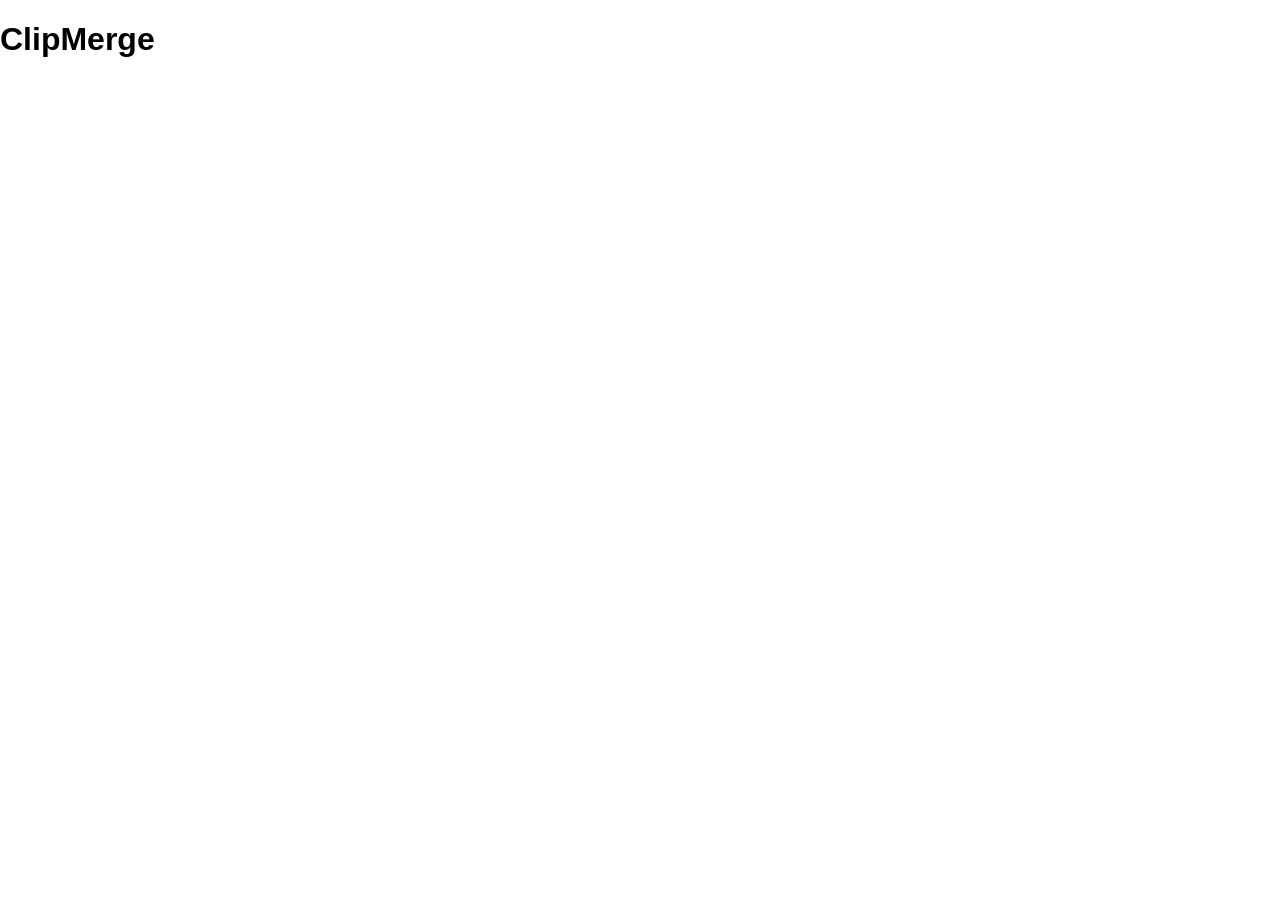
==== index.html @ 70cabc0d "Initialize ClipMerge project" ====
<!DOCTYPE html>
<html lang="en">
<head>
  <meta charset="UTF-8">
  <meta name="viewport" content="width=device-width, initial-scale=1.0">
  <title>ClipMerge</title>
  <link rel="stylesheet" href="style.css">
  <link rel="icon" href="assets/favicon.ico">
</head>
<body>
  <main>
    <h1>ClipMerge</h1>
  </main>
  <script src="script.js"></script>
</body>
</html>
---- style.css ----
body {
  margin: 0;
  font-family: Arial, sans-serif;
}
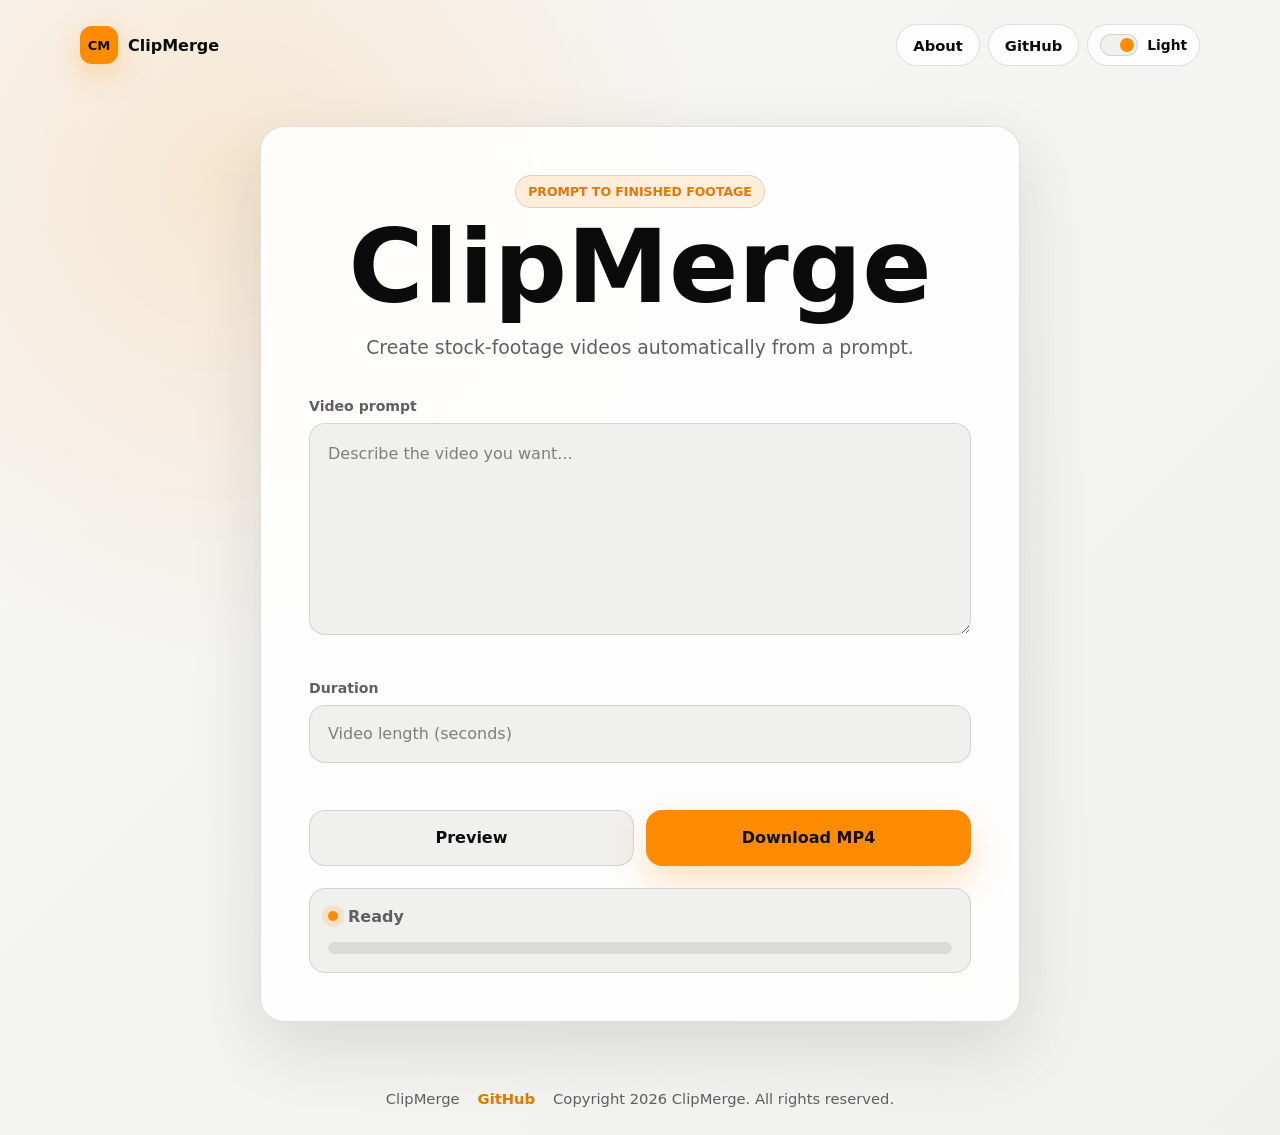
==== commit d0fc368d: "Frontend completed" ====
--- a/index.html
+++ b/index.html
@@ -3,14 +3,84 @@
 <head>
   <meta charset="UTF-8">
   <meta name="viewport" content="width=device-width, initial-scale=1.0">
+  <meta name="description" content="ClipMerge creates stock-footage videos automatically from a prompt.">
   <title>ClipMerge</title>
   <link rel="stylesheet" href="style.css">
   <link rel="icon" href="assets/favicon.ico">
 </head>
 <body>
-  <main>
-    <h1>ClipMerge</h1>
-  </main>
+  <div class="app-shell">
+    <header class="site-header" aria-label="Primary navigation">
+      <a class="brand" href="index.html" aria-label="ClipMerge home">
+        <span class="brand-mark">CM</span>
+        <span>ClipMerge</span>
+      </a>
+
+      <nav class="nav-links">
+        <a href="about/about.html">About</a>
+        <a href="" aria-label="ClipMerge GitHub repository">GitHub</a>
+        <button class="theme-toggle" type="button" data-theme-toggle aria-label="Switch theme">
+          <span class="toggle-track" aria-hidden="true">
+            <span class="toggle-thumb"></span>
+          </span>
+          <span class="theme-label" data-theme-label>Dark</span>
+        </button>
+      </nav>
+    </header>
+
+    <main class="hero">
+      <section class="generator-panel" aria-labelledby="app-title">
+        <div class="intro">
+          <p class="eyebrow">Prompt to finished footage</p>
+          <h1 id="app-title">ClipMerge</h1>
+          <p class="subtitle">Create stock-footage videos automatically from a prompt.</p>
+        </div>
+
+        <form class="prompt-form" id="clipmerge-form" novalidate>
+          <div class="field-group">
+            <label for="prompt">Video prompt</label>
+            <textarea id="prompt" name="prompt" rows="7" placeholder="Describe the video you want..." required></textarea>
+            <p class="field-error" id="prompt-error" aria-live="polite"></p>
+          </div>
+
+          <div class="field-group compact-field">
+            <label for="duration">Duration</label>
+            <input id="duration" name="duration" type="number" min="1" max="600" inputmode="numeric" placeholder="Video length (seconds)" required>
+            <p class="field-error" id="duration-error" aria-live="polite"></p>
+          </div>
+
+          <div class="button-row">
+            <button class="button button-secondary" type="button" data-action="preview">
+              <span class="button-text">Preview</span>
+              <span class="button-loader" aria-hidden="true"></span>
+            </button>
+            <button class="button button-primary" type="button" data-action="download">
+              <span class="button-text">Download MP4</span>
+              <span class="button-loader" aria-hidden="true"></span>
+            </button>
+          </div>
+        </form>
+
+        <section class="status-panel" aria-label="Generation status">
+          <div class="status-row">
+            <span class="status-dot" aria-hidden="true"></span>
+            <p id="status-message" aria-live="polite">Ready</p>
+          </div>
+
+          <div class="progress-shell" aria-label="Progress">
+            <div class="progress-bar" id="progress-bar" style="width: 0%;"></div>
+          </div>
+        </section>
+      </section>
+    </main>
+
+    <footer class="site-footer">
+      <span>ClipMerge</span>
+      <a href="">GitHub</a>
+      <span>Copyright 2026 ClipMerge. All rights reserved.</span>
+    </footer>
+  </div>
+
   <script src="script.js"></script>
 </body>
 </html>
--- a/style.css
+++ b/style.css
@@ -1,4 +1,464 @@
+:root {
+  color-scheme: dark;
+  --bg: #080808;
+  --surface: #101010;
+  --surface-strong: #171717;
+  --text: #ffffff;
+  --muted: #b9b9b9;
+  --line: rgba(255, 255, 255, 0.12);
+  --accent: #ff8c00;
+  --accent-strong: #ff9d26;
+  --accent-soft: rgba(255, 140, 0, 0.16);
+  --shadow: 0 24px 80px rgba(0, 0, 0, 0.38);
+  --radius-lg: 24px;
+  --radius-md: 16px;
+  --radius-sm: 12px;
+}
+
+[data-theme="light"] {
+  color-scheme: light;
+  --bg: #f7f7f5;
+  --surface: #ffffff;
+  --surface-strong: #f0f0ee;
+  --text: #0b0b0b;
+  --muted: #5f5f5f;
+  --line: rgba(0, 0, 0, 0.12);
+  --accent: #ff8c00;
+  --accent-strong: #e67700;
+  --accent-soft: rgba(255, 140, 0, 0.14);
+  --shadow: 0 24px 70px rgba(23, 23, 23, 0.12);
+}
+
+* {
+  box-sizing: border-box;
+}
+
+html {
+  min-height: 100%;
+  background: var(--bg);
+}
+
 body {
+  min-height: 100vh;
   margin: 0;
-  font-family: Arial, sans-serif;
-}
+  font-family: Inter, ui-sans-serif, system-ui, -apple-system, BlinkMacSystemFont, "Segoe UI", sans-serif;
+  color: var(--text);
+  background:
+    radial-gradient(circle at 18% 16%, var(--accent-soft), transparent 30rem),
+    linear-gradient(135deg, var(--bg) 0%, var(--surface-strong) 100%);
+  transition: background 220ms ease, color 220ms ease;
+}
+
+button,
+input,
+textarea {
+  font: inherit;
+}
+
+a {
+  color: inherit;
+  text-decoration: none;
+}
+
+.app-shell {
+  display: flex;
+  flex-direction: column;
+  min-height: 100vh;
+}
+
+.site-header {
+  display: flex;
+  align-items: center;
+  justify-content: space-between;
+  gap: 1rem;
+  width: min(1120px, calc(100% - 32px));
+  margin: 0 auto;
+  padding: 24px 0;
+}
+
+.brand,
+.nav-links,
+.theme-toggle,
+.button,
+.status-panel,
+.generator-panel {
+  animation: fadeUp 520ms ease both;
+}
+
+.brand {
+  display: inline-flex;
+  align-items: center;
+  gap: 10px;
+  font-weight: 800;
+}
+
+.brand-mark {
+  display: grid;
+  place-items: center;
+  width: 38px;
+  height: 38px;
+  border-radius: 12px;
+  color: #111111;
+  background: var(--accent);
+  font-size: 0.82rem;
+  letter-spacing: 0;
+  box-shadow: 0 10px 30px rgba(255, 140, 0, 0.28);
+}
+
+.nav-links {
+  display: flex;
+  align-items: center;
+  justify-content: flex-end;
+  gap: 8px;
+}
+
+.nav-links a,
+.theme-toggle {
+  min-height: 42px;
+  border: 1px solid var(--line);
+  border-radius: 999px;
+  color: var(--text);
+  background: color-mix(in srgb, var(--surface) 82%, transparent);
+  transition: border-color 180ms ease, transform 180ms ease, background 180ms ease;
+}
+
+.nav-links a {
+  display: inline-flex;
+  align-items: center;
+  padding: 0 16px;
+  font-size: 0.92rem;
+  font-weight: 700;
+}
+
+.theme-toggle {
+  display: inline-flex;
+  align-items: center;
+  gap: 9px;
+  padding: 0 12px;
+  cursor: pointer;
+}
+
+.nav-links a:hover,
+.theme-toggle:hover {
+  border-color: var(--accent);
+  transform: translateY(-1px);
+}
+
+.toggle-track {
+  position: relative;
+  width: 38px;
+  height: 22px;
+  border-radius: 999px;
+  background: var(--surface-strong);
+  border: 1px solid var(--line);
+}
+
+.toggle-thumb {
+  position: absolute;
+  top: 3px;
+  left: 3px;
+  width: 14px;
+  height: 14px;
+  border-radius: 50%;
+  background: var(--accent);
+  transition: transform 200ms ease;
+}
+
+[data-theme="light"] .toggle-thumb {
+  transform: translateX(16px);
+}
+
+.theme-label {
+  min-width: 36px;
+  font-size: 0.86rem;
+  font-weight: 800;
+}
+
+.hero {
+  display: grid;
+  place-items: center;
+  flex: 1;
+  width: min(1120px, calc(100% - 32px));
+  margin: 0 auto;
+  padding: 36px 0 46px;
+}
+
+.generator-panel {
+  width: min(760px, 100%);
+  padding: clamp(24px, 5vw, 48px);
+  border: 1px solid var(--line);
+  border-radius: var(--radius-lg);
+  background: color-mix(in srgb, var(--surface) 88%, transparent);
+  box-shadow: var(--shadow);
+  backdrop-filter: blur(18px);
+}
+
+.intro {
+  text-align: center;
+}
+
+.eyebrow {
+  display: inline-flex;
+  margin: 0 0 12px;
+  padding: 8px 12px;
+  border: 1px solid var(--line);
+  border-radius: 999px;
+  color: var(--accent-strong);
+  background: var(--accent-soft);
+  font-size: 0.78rem;
+  font-weight: 900;
+  text-transform: uppercase;
+}
+
+h1 {
+  margin: 0;
+  font-size: clamp(3rem, 11vw, 6.4rem);
+  line-height: 0.92;
+  letter-spacing: 0;
+}
+
+.subtitle {
+  max-width: 560px;
+  margin: 18px auto 0;
+  color: var(--muted);
+  font-size: clamp(1rem, 2vw, 1.18rem);
+  line-height: 1.6;
+}
+
+.prompt-form {
+  display: grid;
+  gap: 18px;
+  margin-top: 36px;
+}
+
+.field-group {
+  display: grid;
+  gap: 9px;
+}
+
+label {
+  color: var(--muted);
+  font-size: 0.88rem;
+  font-weight: 800;
+}
+
+textarea,
+input {
+  width: 100%;
+  border: 1px solid var(--line);
+  border-radius: var(--radius-md);
+  color: var(--text);
+  background: var(--surface-strong);
+  outline: none;
+  transition: border-color 180ms ease, box-shadow 180ms ease, background 180ms ease;
+}
+
+textarea {
+  min-height: 190px;
+  padding: 18px;
+  line-height: 1.55;
+  resize: vertical;
+}
+
+input {
+  min-height: 58px;
+  padding: 0 18px;
+}
+
+textarea::placeholder,
+input::placeholder {
+  color: color-mix(in srgb, var(--muted) 78%, transparent);
+}
+
+textarea:focus,
+input:focus {
+  border-color: var(--accent);
+  box-shadow: 0 0 0 4px var(--accent-soft);
+}
+
+.field-error {
+  min-height: 18px;
+  margin: 0;
+  color: var(--accent-strong);
+  font-size: 0.84rem;
+  font-weight: 700;
+}
+
+.button-row {
+  display: grid;
+  grid-template-columns: 1fr 1fr;
+  gap: 12px;
+  margin-top: 2px;
+}
+
+.button {
+  position: relative;
+  display: inline-flex;
+  align-items: center;
+  justify-content: center;
+  min-height: 56px;
+  border: 0;
+  border-radius: var(--radius-md);
+  cursor: pointer;
+  font-weight: 900;
+  transition: transform 180ms ease, box-shadow 180ms ease, opacity 180ms ease;
+}
+
+.button:hover {
+  transform: translateY(-2px);
+}
+
+.button:disabled {
+  cursor: wait;
+  opacity: 0.72;
+  transform: none;
+}
+
+.button-primary {
+  color: #111111;
+  background: var(--accent);
+  box-shadow: 0 16px 38px rgba(255, 140, 0, 0.26);
+}
+
+.button-secondary {
+  color: var(--text);
+  background: var(--surface-strong);
+  border: 1px solid var(--line);
+}
+
+.button-loader {
+  display: none;
+  width: 18px;
+  height: 18px;
+  margin-left: 10px;
+  border: 2px solid currentColor;
+  border-right-color: transparent;
+  border-radius: 50%;
+  animation: spin 700ms linear infinite;
+}
+
+.button.is-loading .button-loader {
+  display: inline-block;
+}
+
+.status-panel {
+  margin-top: 22px;
+  padding: 18px;
+  border: 1px solid var(--line);
+  border-radius: var(--radius-md);
+  background: var(--surface-strong);
+}
+
+.status-row {
+  display: flex;
+  align-items: center;
+  gap: 10px;
+}
+
+.status-row p {
+  margin: 0;
+  color: var(--muted);
+  font-weight: 800;
+}
+
+.status-dot {
+  width: 10px;
+  height: 10px;
+  border-radius: 50%;
+  background: var(--accent);
+  box-shadow: 0 0 0 6px var(--accent-soft);
+}
+
+.progress-shell {
+  width: 100%;
+  height: 12px;
+  margin-top: 16px;
+  overflow: hidden;
+  border-radius: 999px;
+  background: color-mix(in srgb, var(--muted) 14%, transparent);
+}
+
+.progress-bar {
+  height: 100%;
+  border-radius: inherit;
+  background: linear-gradient(90deg, var(--accent), var(--accent-strong));
+  transition: width 260ms ease;
+}
+
+.site-footer {
+  display: flex;
+  align-items: center;
+  justify-content: center;
+  flex-wrap: wrap;
+  gap: 12px 18px;
+  width: min(1120px, calc(100% - 32px));
+  margin: 0 auto;
+  padding: 22px 0 28px;
+  color: var(--muted);
+  font-size: 0.92rem;
+}
+
+.site-footer a {
+  color: var(--accent-strong);
+  font-weight: 800;
+}
+
+@keyframes fadeUp {
+  from {
+    opacity: 0;
+    transform: translateY(12px);
+  }
+
+  to {
+    opacity: 1;
+    transform: translateY(0);
+  }
+}
+
+@keyframes spin {
+  to {
+    transform: rotate(360deg);
+  }
+}
+
+@media (max-width: 720px) {
+  .site-header {
+    align-items: flex-start;
+    flex-direction: column;
+  }
+
+  .nav-links {
+    width: 100%;
+    justify-content: space-between;
+    flex-wrap: wrap;
+  }
+
+  .nav-links a,
+  .theme-toggle {
+    flex: 1 1 auto;
+    justify-content: center;
+  }
+
+  .hero {
+    padding-top: 18px;
+  }
+
+  .generator-panel {
+    border-radius: 20px;
+  }
+
+  .button-row {
+    grid-template-columns: 1fr;
+  }
+}
+
+@media (prefers-reduced-motion: reduce) {
+  *,
+  *::before,
+  *::after {
+    scroll-behavior: auto !important;
+    transition-duration: 0.01ms !important;
+    animation-duration: 0.01ms !important;
+    animation-iteration-count: 1 !important;
+  }
+}
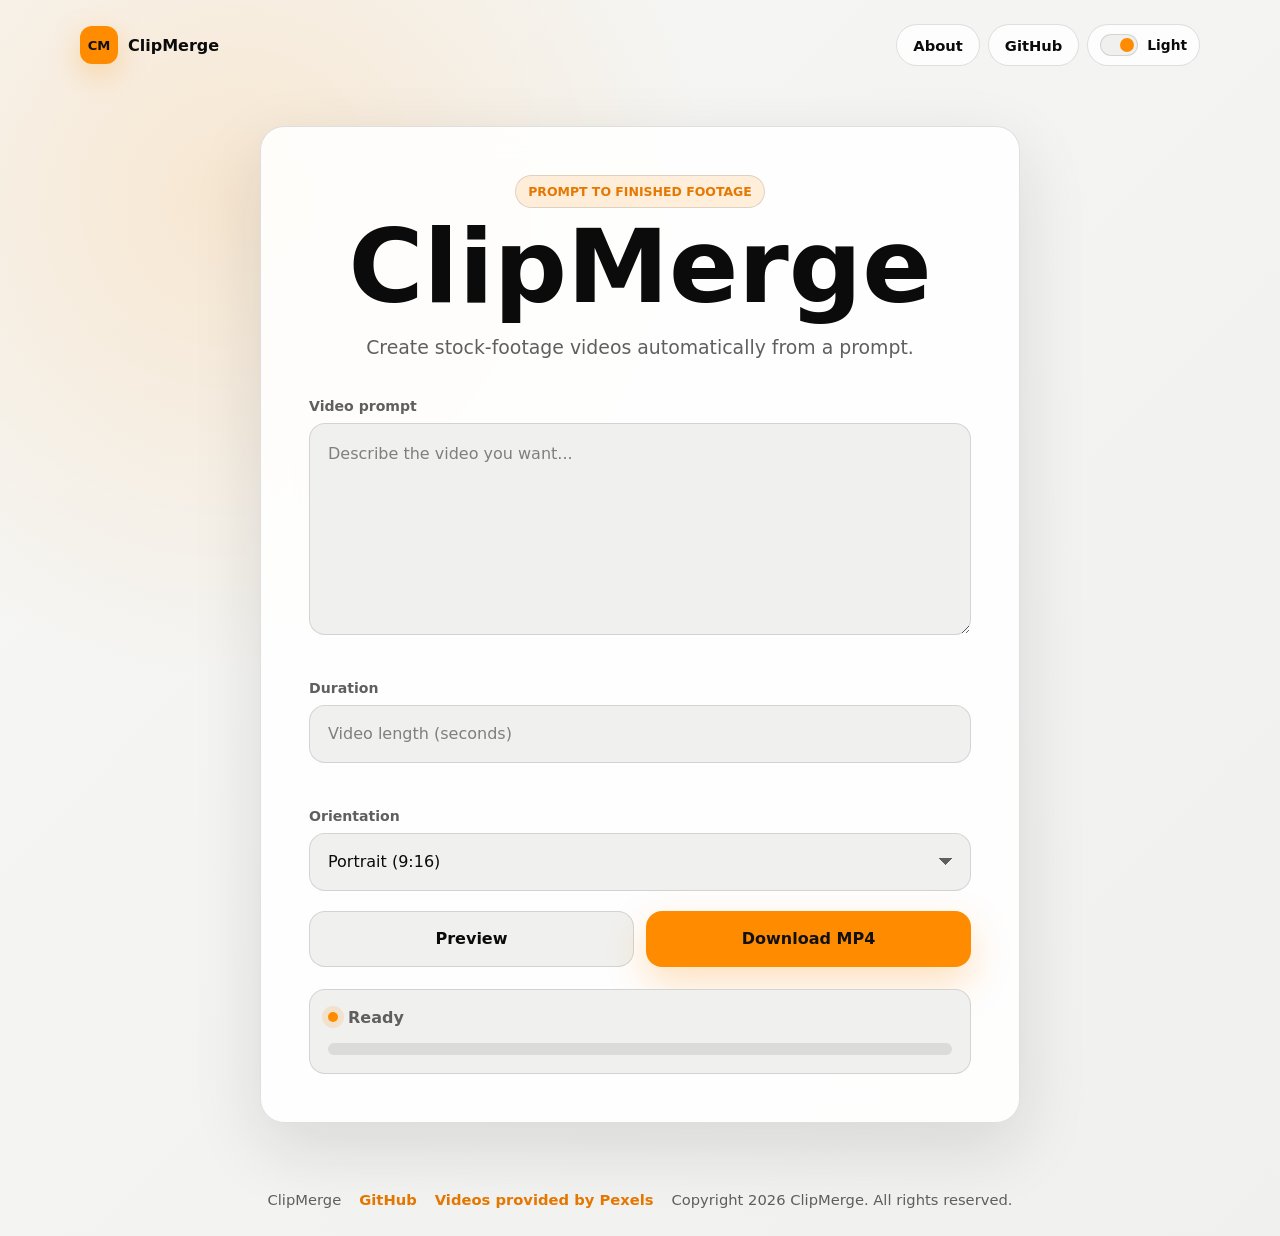
==== commit e87d30e5: "Finalize UI improvements and project metadata" ====
--- a/index.html
+++ b/index.html
@@ -49,6 +49,14 @@
             <p class="field-error" id="duration-error" aria-live="polite"></p>
           </div>
 
+          <div class="field-group compact-field">
+            <label for="orientation">Orientation</label>
+            <select id="orientation" name="orientation">
+              <option value="portrait" selected>Portrait (9:16)</option>
+              <option value="landscape">Landscape (16:9)</option>
+            </select>
+          </div>
+
           <div class="button-row">
             <button class="button button-secondary" type="button" data-action="preview">
               <span class="button-text">Preview</span>
@@ -71,12 +79,20 @@
             <div class="progress-bar" id="progress-bar" style="width: 0%;"></div>
           </div>
         </section>
+
+        <section class="preview-panel" id="preview-panel" aria-label="Generated video preview" hidden>
+          <video id="video-preview" controls playsinline preload="metadata"></video>
+          <div class="preview-actions">
+            <a class="button button-secondary preview-download" id="preview-download" href="" download>Download MP4</a>
+          </div>
+        </section>
       </section>
     </main>
 
     <footer class="site-footer">
       <span>ClipMerge</span>
       <a href="">GitHub</a>
+      <a href="https://www.pexels.com" target="_blank" rel="noreferrer">Videos provided by Pexels</a>
       <span>Copyright 2026 ClipMerge. All rights reserved.</span>
     </footer>
   </div>
--- a/style.css
+++ b/style.css
@@ -51,6 +51,7 @@
 
 button,
 input,
+select,
 textarea {
   font: inherit;
 }
@@ -243,7 +244,8 @@
 }
 
 textarea,
-input {
+input,
+select {
   width: 100%;
   border: 1px solid var(--line);
   border-radius: var(--radius-md);
@@ -265,13 +267,25 @@
   padding: 0 18px;
 }
 
+select {
+  min-height: 58px;
+  padding: 0 44px 0 18px;
+  appearance: none;
+  background:
+    linear-gradient(45deg, transparent 50%, var(--muted) 50%) calc(100% - 24px) 50% / 7px 7px no-repeat,
+    linear-gradient(135deg, var(--muted) 50%, transparent 50%) calc(100% - 18px) 50% / 7px 7px no-repeat,
+    var(--surface-strong);
+  cursor: pointer;
+}
+
 textarea::placeholder,
 input::placeholder {
   color: color-mix(in srgb, var(--muted) 78%, transparent);
 }
 
 textarea:focus,
-input:focus {
+input:focus,
+select:focus {
   border-color: var(--accent);
   box-shadow: 0 0 0 4px var(--accent-soft);
 }
@@ -385,6 +399,50 @@
   transition: width 260ms ease;
 }
 
+.preview-panel {
+  display: grid;
+  gap: 14px;
+  margin-top: 22px;
+  animation: fadeUp 360ms ease both;
+}
+
+.preview-panel[hidden] {
+  display: none;
+}
+
+.preview-panel video {
+  width: 100%;
+  aspect-ratio: 16 / 9;
+  border: 1px solid var(--line);
+  border-radius: var(--radius-md);
+  background: #000000;
+  box-shadow: 0 18px 46px rgba(0, 0, 0, 0.22);
+}
+
+.preview-panel[data-orientation="portrait"] video {
+  justify-self: center;
+  width: auto;
+  max-width: 100%;
+  max-height: min(72vh, 760px);
+  aspect-ratio: 9 / 16;
+}
+
+.preview-panel[data-orientation="landscape"] video {
+  width: 100%;
+  max-height: none;
+  aspect-ratio: 16 / 9;
+}
+
+.preview-actions {
+  display: flex;
+  justify-content: flex-end;
+}
+
+.preview-download {
+  min-width: 170px;
+  padding: 0 18px;
+}
+
 .site-footer {
   display: flex;
   align-items: center;
